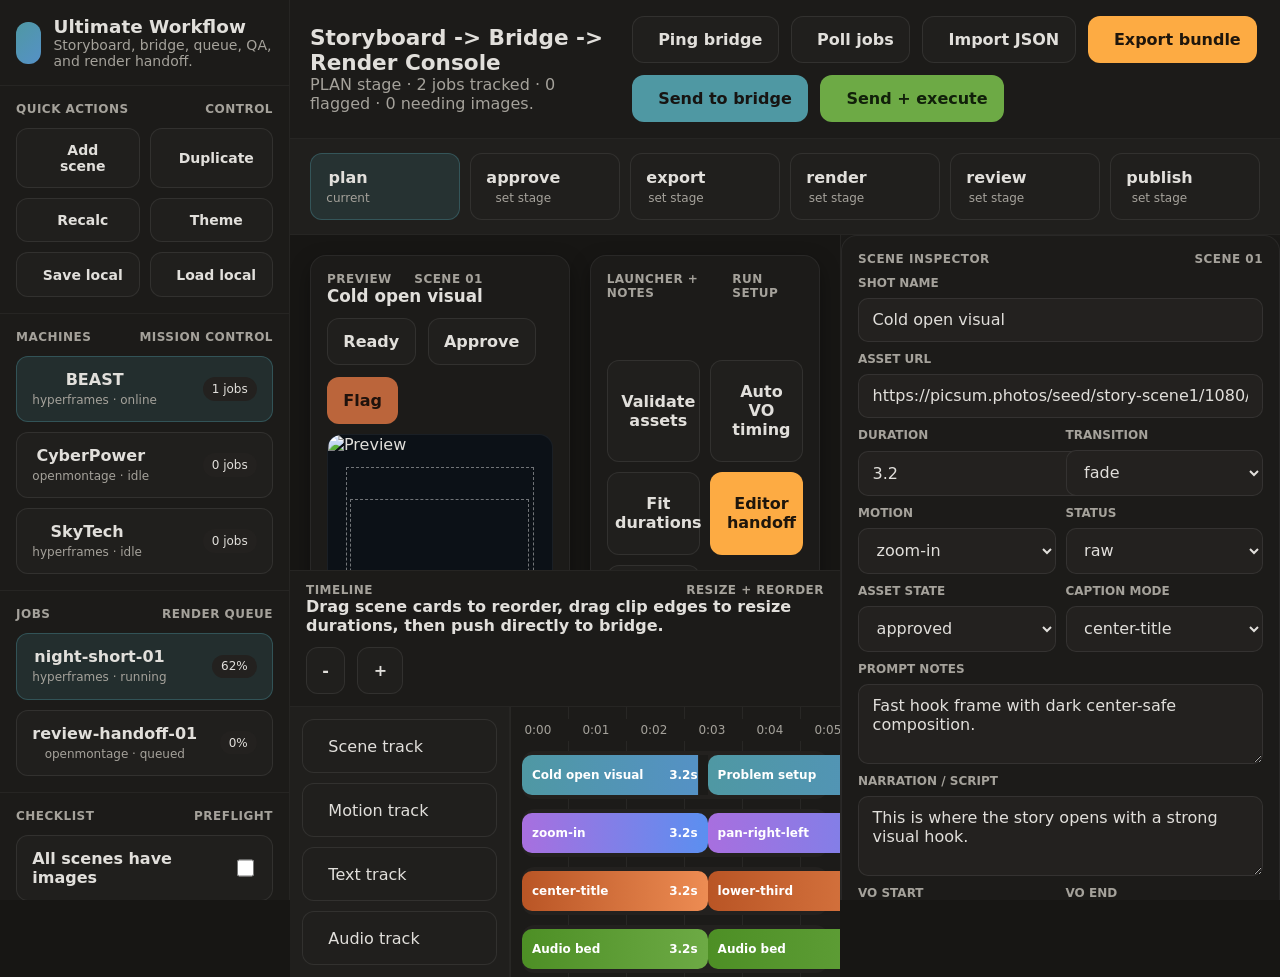
==== storyboard/index.html @ 90342007 "Make storyboard studio the canonical video control room The project had several competing HTML expor" ====
<!doctype html>
<html lang="en" data-theme="dark">
<head>
  <meta charset="utf-8">
  <meta name="viewport" content="width=device-width, initial-scale=1">
  <title>Storyboard Ultimate Workflow</title>
  <link rel="icon" href="data:,">
  <script src="https://unpkg.com/lucide@latest"></script>
  <style>
    :root,[data-theme="light"]{--bg:#f7f6f2;--surface:#f9f8f5;--surface2:#fbfbf9;--offset:#f3f0ec;--divider:#dcd9d5;--text:#28251d;--muted:#6d6b66;--faint:#aaa59d;--inverse:#f9f8f4;--primary:#01696f;--blue:#006494;--success:#437a22;--warning:#964219;--error:#a12c7b;--orange:#da7101;--purple:#7a39bb;--radius:14px;--shadow:0 8px 20px rgba(0,0,0,.08);--font:Inter,system-ui,sans-serif;--px:58px}
    [data-theme="dark"]{--bg:#171614;--surface:#1c1b19;--surface2:#201f1d;--offset:#23211f;--divider:#262523;--text:#e1dfdb;--muted:#a5a29b;--faint:#6f6a64;--inverse:#171412;--primary:#4f98a3;--blue:#5591c7;--success:#6daa45;--warning:#bb653b;--error:#d163a7;--orange:#fdab43;--purple:#a86fdf;--shadow:0 8px 20px rgba(0,0,0,.34)}
    *{box-sizing:border-box} html,body{height:100%;margin:0} body{font-family:var(--font);background:var(--bg);color:var(--text);overflow:hidden} button,input,select,textarea{font:inherit;color:inherit} button{cursor:pointer;border:none;background:none} input,select,textarea{background:var(--offset);border:1px solid rgba(255,255,255,.08);border-radius:10px;padding:.72rem .85rem} textarea{resize:vertical;min-height:80px}.app{display:grid;grid-template-columns:290px 1fr 440px;grid-template-rows:auto auto 1fr 330px;height:100dvh}.sidebar{grid-row:1/-1;border-right:1px solid var(--divider);background:var(--surface);overflow:auto}.topbar{grid-column:2/4;display:flex;justify-content:space-between;align-items:center;gap:16px;padding:16px 20px;border-bottom:1px solid var(--divider);background:var(--surface)}.workflow{grid-column:2/4;display:grid;grid-template-columns:repeat(6,minmax(0,1fr));gap:10px;padding:14px 20px;border-bottom:1px solid var(--divider);background:var(--surface2)}.main{grid-column:2;grid-row:3;overflow:auto;padding:20px}.right{grid-column:3;grid-row:3/-1;border-left:1px solid var(--divider);background:var(--surface);overflow:auto}.timeline{grid-column:2;grid-row:4;border-top:1px solid var(--divider);background:var(--surface)}.brand,.section,.card{padding:16px}.brand{display:flex;align-items:center;gap:12px;border-bottom:1px solid var(--divider)}.logo{width:42px;height:42px;border-radius:12px;display:grid;place-items:center;color:#fff;background:linear-gradient(135deg,var(--primary),var(--blue))}.section{display:grid;gap:12px;border-bottom:1px solid var(--divider)}.section-title{display:flex;justify-content:space-between;font-size:12px;font-weight:800;color:var(--muted);text-transform:uppercase;letter-spacing:.04em}.stack,.scene-stack,.machine-stack,.job-stack,.asset-stack,.checklist-stack,.event-stack{display:grid;gap:10px}.tool-grid,.field-grid,.mini-grid{display:grid;gap:10px}.tool-grid,.mini-grid{grid-template-columns:repeat(2,minmax(0,1fr))}.field-grid{grid-template-columns:repeat(2,minmax(0,1fr))}.card{background:var(--surface);border:1px solid rgba(255,255,255,.06);border-radius:16px;box-shadow:var(--shadow)}.btn,.tool-btn,.scene-card,.machine-card,.job-card,.asset-row,.check-item,.event-item,.workflow-step,.track-label{display:flex;align-items:center;gap:10px;padding:.82rem .96rem;border:1px solid rgba(255,255,255,.08);background:var(--surface2);border-radius:12px}.btn{justify-content:center;font-weight:700}.btn.primary{background:var(--primary);color:var(--inverse);border-color:transparent}.btn.success{background:var(--success);color:#11200a;border-color:transparent}.btn.orange{background:var(--orange);color:#1f160c;border-color:transparent}.btn.warn{background:var(--warning);color:#1f120c;border-color:transparent}.tool-btn{justify-content:center;font-size:14px;font-weight:700}.scene-card,.asset-row,.machine-card,.job-card,.check-item,.event-item,.workflow-step{justify-content:space-between}.scene-card.active,.machine-card.active,.job-card.active,.asset-row.active,.workflow-step.active{background:rgba(79,152,163,.16);border-color:rgba(79,152,163,.35)}.workflow-step.done{border-color:rgba(109,170,69,.35)}.workspace{display:grid;grid-template-columns:1.06fr .94fr;gap:20px}.row,.actions,.status-row{display:flex;align-items:center;gap:12px;flex-wrap:wrap}.field{display:grid;gap:8px}.field label{font-size:12px;font-weight:800;color:var(--muted);text-transform:uppercase}.muted{color:var(--muted)}.pill{display:inline-flex;align-items:center;padding:.3rem .56rem;border-radius:999px;font-size:12px;background:var(--offset)}.preview{position:relative;aspect-ratio:9/16;border-radius:14px;overflow:hidden;background:#0c1117;border:1px solid rgba(255,255,255,.06)}.preview img{width:100%;height:100%;object-fit:cover}.guides:before,.guides:after{content:"";position:absolute;border:1px dashed rgba(255,255,255,.42);inset:8%}.guides:after{inset:16% 10%}.thumb{width:82px;aspect-ratio:9/16;border-radius:10px;overflow:hidden;background:var(--offset);flex:0 0 auto}.thumb img{width:100%;height:100%;object-fit:cover}.jsonbox,.responsebox{width:100%;min-height:150px;font-family:ui-monospace,SFMono-Regular,Menlo,monospace;font-size:12px}.responsebox{min-height:210px}.timeline-head{padding:12px 16px;border-bottom:1px solid var(--divider)}.timeline-body{display:grid;grid-template-columns:220px 1fr;height:270px}.labels{padding:12px;display:grid;gap:10px;border-right:1px solid var(--divider);background:var(--surface2)}.track-main{overflow:auto;padding:12px;background:linear-gradient(90deg,rgba(255,255,255,.05) 1px,transparent 1px) 0 0 / var(--px) 100%,var(--surface)}.ruler{display:grid;grid-auto-flow:column;grid-auto-columns:var(--px);position:sticky;top:0;background:var(--surface)}.ruler div{padding:.25rem .15rem;font-size:12px;color:var(--muted)}.clip-row{position:relative;height:48px;border-radius:12px;background:var(--offset);margin-top:10px}.clip{position:absolute;top:4px;bottom:4px;border-radius:10px;color:#fff;display:flex;justify-content:space-between;align-items:center;gap:8px;padding:0 10px;min-width:58px;font-size:12px;font-weight:800;user-select:none}.clip.scene{background:linear-gradient(90deg,var(--primary),var(--blue))}.clip.motion{background:linear-gradient(90deg,var(--purple),#5b8ff0)}.clip.text{background:linear-gradient(90deg,#b95525,#ed8c53)}.clip.audio{background:linear-gradient(90deg,#4d8f25,#6daa45)}.clip .handle{position:absolute;top:0;bottom:0;width:10px;cursor:ew-resize}.clip .handle.left{left:0}.clip .handle.right{right:0}.dropzone{outline:2px dashed rgba(79,152,163,.5)}.checkbox{width:18px;height:18px}@media(max-width:1260px){.app{grid-template-columns:270px 1fr;grid-template-rows:auto auto 1fr 330px auto}.right{grid-column:1/-1;grid-row:5;border-left:none;border-top:1px solid var(--divider)}.topbar,.workflow{grid-column:2}.workflow{grid-template-columns:repeat(3,minmax(0,1fr))}.workspace{grid-template-columns:1fr}}@media(max-width:820px){body{overflow:auto}.app{display:block;height:auto}.tool-grid,.mini-grid,.field-grid{grid-template-columns:1fr}.timeline-body{grid-template-columns:1fr}.labels{display:none}}
  </style>
</head>
<body>
  <div class="app">
    <aside class="sidebar"><div class="brand"><div class="logo"><i data-lucide="film"></i></div><div><div style="font-size:1.15rem;font-weight:900">Ultimate Workflow</div><div class="muted" style="font-size:14px">Storyboard, bridge, queue, QA, and render handoff.</div></div></div><div class="section"><div class="section-title"><span>Quick actions</span><span>control</span></div><div class="tool-grid"><button class="tool-btn" id="addSceneBtn"><i data-lucide="image-plus"></i><span>Add scene</span></button><button class="tool-btn" id="duplicateSceneBtn"><i data-lucide="copy-plus"></i><span>Duplicate</span></button><button class="tool-btn" id="recalcBtn"><i data-lucide="timer-reset"></i><span>Recalc</span></button><button class="tool-btn" id="themeBtn"><i data-lucide="moon-star"></i><span>Theme</span></button><button class="tool-btn" id="saveLocalBtn"><i data-lucide="hard-drive-download"></i><span>Save local</span></button><button class="tool-btn" id="loadLocalBtn"><i data-lucide="hard-drive-upload"></i><span>Load local</span></button></div></div><div class="section"><div class="section-title"><span>Machines</span><span>mission control</span></div><div class="machine-stack" id="machineStack"></div></div><div class="section"><div class="section-title"><span>Jobs</span><span>render queue</span></div><div class="job-stack" id="jobStack"></div></div><div class="section"><div class="section-title"><span>Checklist</span><span>preflight</span></div><div class="checklist-stack" id="checklistStack"></div></div></aside>
    <header class="topbar"><div><div style="font-size:1.35rem;font-weight:900">Storyboard -> Bridge -> Render Console</div><div class="muted" id="bridgeStatus">One place to approve, export, launch, and review runs.</div></div><div class="actions"><button class="btn" id="pingBridgeBtn"><i data-lucide="activity"></i><span>Ping bridge</span></button><button class="btn" id="pollJobsBtn"><i data-lucide="refresh-cw"></i><span>Poll jobs</span></button><button class="btn" id="importJsonBtn"><i data-lucide="folder-open"></i><span>Import JSON</span></button><button class="btn orange" id="exportBundleBtn"><i data-lucide="package"></i><span>Export bundle</span></button><button class="btn primary" id="sendBridgeBtn"><i data-lucide="send"></i><span>Send to bridge</span></button><button class="btn success" id="sendExecuteBtn"><i data-lucide="rocket"></i><span>Send + execute</span></button><input type="file" id="jsonFileInput" accept="application/json,.json" hidden></div></header>
    <section class="workflow" id="workflowBar"></section>
    <main class="main"><div class="workspace"><section class="card stack"><div class="row" style="justify-content:space-between"><div><div class="section-title" style="padding:0;border:none"><span>Preview</span><span id="previewSceneCode">Scene 01</span></div><div style="font-size:1.05rem;font-weight:800" id="previewTitle">Cold open visual</div></div><div class="actions"><button class="btn" id="readyBtn">Ready</button><button class="btn" id="approveBtn">Approve</button><button class="btn warn" id="flagBtn">Flag</button></div></div><div class="preview"><img id="previewImage" src="https://picsum.photos/seed/story-scene1/1080/1920" alt="Preview" width="1080" height="1920"><div class="guides"></div></div><div class="status-row"><span class="pill" id="durationBadge">3.2s</span><span class="pill" id="motionBadge">zoom-in</span><span class="pill" id="sceneStatusBadge">raw</span><span class="pill" id="assetStateBadge">approved</span></div><div class="scene-stack" id="sceneStack"></div></section><section class="card stack"><div class="section-title" style="padding:0;border:none"><span>Launcher + notes</span><span>run setup</span></div><div class="mini-grid"><button class="btn" id="validateBtn"><i data-lucide="shield-check"></i><span>Validate assets</span></button><button class="btn" id="autoVoBtn"><i data-lucide="mic-2"></i><span>Auto VO timing</span></button><button class="btn" id="fitDurationsBtn"><i data-lucide="stretch-horizontal"></i><span>Fit durations</span></button><button class="btn orange" id="editorHandoffBtn"><i data-lucide="folder-output"></i><span>Editor handoff</span></button><button class="btn" id="paceSuggestBtn"><i data-lucide="timer"></i><span>Pacing suggest</span></button></div><div class="field-grid"><div class="field"><label>Bridge URL</label><input id="bridgeUrlInput" value="http://127.0.0.1:8788"></div><div class="field"><label>Machine</label><select id="machineSelect"></select></div></div><div class="field-grid"><div class="field"><label>Engine</label><select id="engineSelect"><option value="hyperframes">HyperFrames</option><option value="openmontage">OpenMontage</option></select></div><div class="field"><label>Run label</label><input id="runLabelInput" value="storyboard-ultimate-001"></div></div><div class="field-grid"><div class="field"><label>Pipeline target</label><select id="pipelineTargetInput"><option value="short-shorts">Short shorts</option><option value="longer-shorts">Longer shorts</option><option value="montage">Montage</option></select></div><div class="field"><label>Aspect</label><select id="aspectInput"><option>9:16</option><option>16:9</option><option>1:1</option></select></div></div><div class="field-grid"><div class="field"><label>Mission task ID</label><input id="taskIdInput" value="task-storyboard-001"></div><div class="field"><label>Execute command after write</label><select id="executeModeInput"><option value="false">No, write preview only</option><option value="true">Yes, execute if bridge supports it</option></select></div></div><div class="field"><label>Project notes</label><textarea id="projectNotesInput"></textarea></div><div class="field"><label>Voiceover notes</label><textarea id="voiceoverNotesInput"></textarea></div><div class="field-grid"><div class="field"><label>Words per minute</label><input id="wpmInput" type="number" min="80" step="5" value="132"></div><div class="field"><label>Scene buffer sec</label><input id="voBufferInput" type="number" min="0" step="0.1" value="0.3"></div></div><div class="field"><div class="section-title" style="padding:0;border:none"><span>Payload preview</span><span>editable</span></div><div class="actions"><button class="btn" id="refreshPayloadBtn"><i data-lucide="refresh-cw"></i><span>Refresh</span></button><button class="btn" id="applyPayloadBtn"><i data-lucide="download"></i><span>Apply payload</span></button></div><textarea id="payloadBox" class="jsonbox"></textarea></div></section></div></main>
    <aside class="right"><div class="card stack"><div class="section-title" style="padding:0;border:none"><span>Scene inspector</span><span id="inspectorSceneCode">Scene 01</span></div><div class="field"><label>Shot name</label><input id="shotNameInput"></div><div class="field"><label>Asset URL</label><input id="assetUrlInput"></div><div class="field-grid"><div class="field"><label>Duration</label><input id="durationInput" type="number" min="0.5" step="0.1"></div><div class="field"><label>Transition</label><select id="transitionInput"><option>fade</option><option>slide</option><option>cut</option></select></div></div><div class="field-grid"><div class="field"><label>Motion</label><select id="motionInput"><option>zoom-in</option><option>pan-left-right</option><option>pan-right-left</option><option>push-in</option><option>static</option></select></div><div class="field"><label>Status</label><select id="statusInput"><option>raw</option><option>ready</option><option>approved</option><option>flagged</option><option>exported</option></select></div></div><div class="field-grid"><div class="field"><label>Asset state</label><select id="assetStateInput"><option>approved</option><option>needs-image</option><option>replace-later</option><option>materialized</option></select></div><div class="field"><label>Caption mode</label><select id="captionInput"><option>none</option><option>lower-third</option><option>center-title</option><option>full-caption</option></select></div></div><div class="field"><label>Prompt notes</label><textarea id="notesInput"></textarea></div><div class="field"><label>Narration / script</label><textarea id="narrationInput"></textarea></div><div class="field-grid"><div class="field"><label>VO start</label><input id="voStartInput" type="number" min="0" step="0.1"></div><div class="field"><label>VO end</label><input id="voEndInput" type="number" min="0" step="0.1"></div></div></div><div class="card stack"><div class="section-title" style="padding:0;border:none"><span>Asset library</span><span>assign</span></div><div class="field"><label>Asset URL or path</label><input id="newAssetUrl" placeholder="assets/images/scene-01.png"></div><div class="field-grid"><div class="field"><label>Asset title</label><input id="newAssetTitle" placeholder="Archive door"></div><div class="field"><label>Kind</label><select id="newAssetKind"><option>image</option><option>generated</option><option>sourced</option><option>reference</option><option>end-card</option></select></div></div><div class="actions"><button class="btn" id="addAssetBtn"><i data-lucide="plus"></i><span>Add asset</span></button><button class="btn primary" id="assignAssetBtn"><i data-lucide="link"></i><span>Assign to scene</span></button></div><div class="asset-stack" id="assetLibraryStack"></div></div><div class="card stack"><div class="section-title" style="padding:0;border:none"><span>Assets + events</span><span>review</span></div><div class="asset-stack" id="assetStack"></div><div class="event-stack" id="eventStack"></div></div><div class="card stack"><div class="section-title" style="padding:0;border:none"><span>Bridge response</span><span>live</span></div><textarea id="responseBox" class="responsebox" readonly>Nothing sent yet.</textarea></div></aside>
    <section class="timeline"><div class="timeline-head"><div class="row" style="justify-content:space-between"><div><div class="section-title" style="padding:0;border:none"><span>Timeline</span><span>resize + reorder</span></div><div style="font-weight:800">Drag scene cards to reorder, drag clip edges to resize durations, then push directly to bridge.</div></div><div class="actions"><button class="btn" id="zoomOutBtn">-</button><button class="btn" id="zoomInBtn">+</button></div></div></div><div class="timeline-body"><div class="labels"><div class="track-label"><i data-lucide="image"></i><span>Scene track</span></div><div class="track-label"><i data-lucide="sparkles"></i><span>Motion track</span></div><div class="track-label"><i data-lucide="captions"></i><span>Text track</span></div><div class="track-label"><i data-lucide="audio-lines"></i><span>Audio track</span></div></div><div class="track-main"><div class="ruler" id="ruler"></div><div class="clip-row" id="sceneTrack"></div><div class="clip-row" id="motionTrack"></div><div class="clip-row" id="textTrack"></div><div class="clip-row" id="audioTrack"></div></div></div></section>
  </div>
  <script src="ultimate-workflow.js?v=20260628-0636"></script>
</body>
</html>
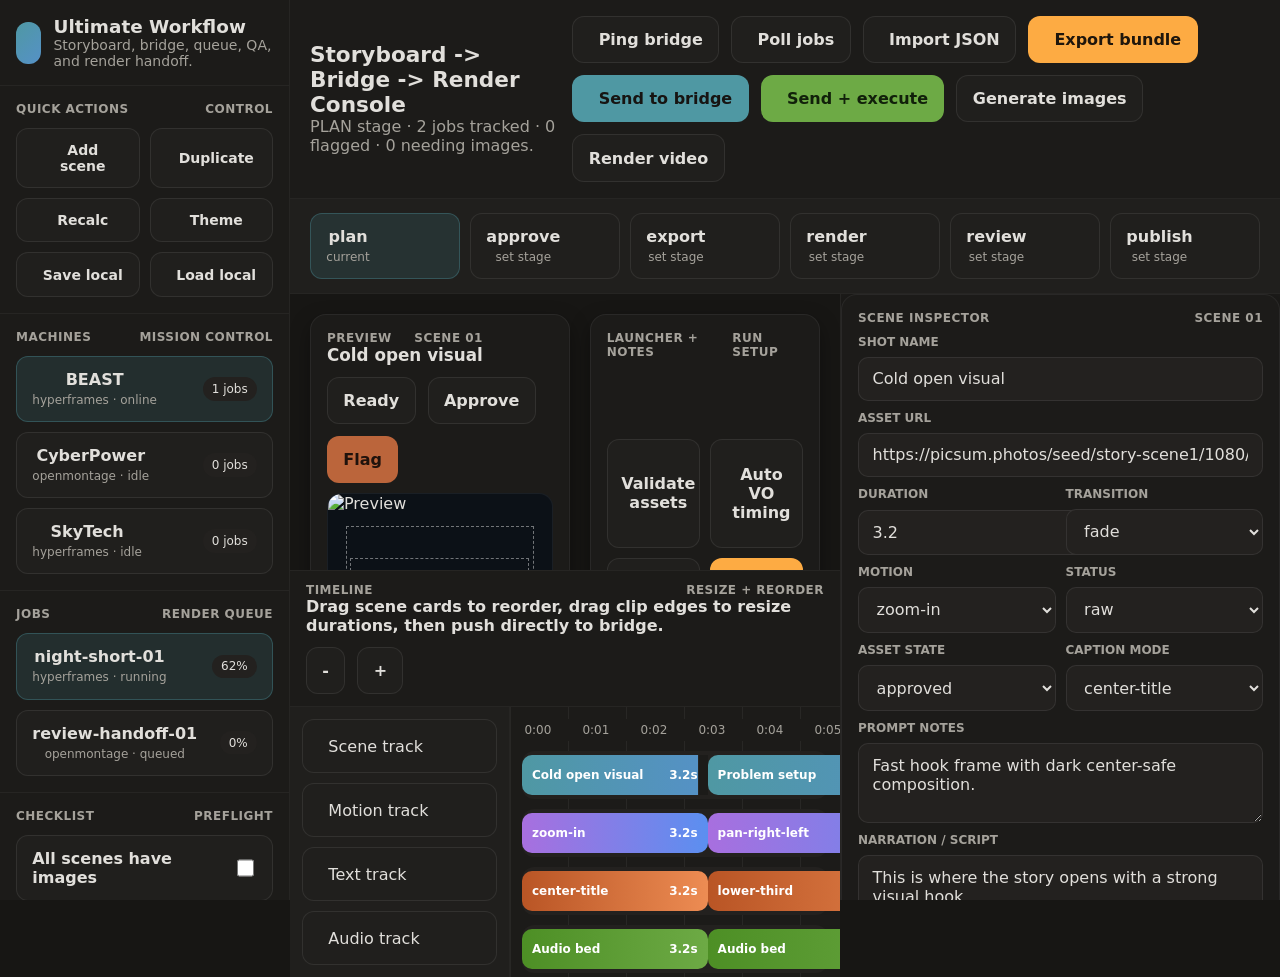
==== commit e27f4b3a: "feat: add generate/review/render gate to storyboard UI" ====
--- a/storyboard/index.html
+++ b/storyboard/index.html
@@ -15,12 +15,13 @@
 <body>
   <div class="app">
     <aside class="sidebar"><div class="brand"><div class="logo"><i data-lucide="film"></i></div><div><div style="font-size:1.15rem;font-weight:900">Ultimate Workflow</div><div class="muted" style="font-size:14px">Storyboard, bridge, queue, QA, and render handoff.</div></div></div><div class="section"><div class="section-title"><span>Quick actions</span><span>control</span></div><div class="tool-grid"><button class="tool-btn" id="addSceneBtn"><i data-lucide="image-plus"></i><span>Add scene</span></button><button class="tool-btn" id="duplicateSceneBtn"><i data-lucide="copy-plus"></i><span>Duplicate</span></button><button class="tool-btn" id="recalcBtn"><i data-lucide="timer-reset"></i><span>Recalc</span></button><button class="tool-btn" id="themeBtn"><i data-lucide="moon-star"></i><span>Theme</span></button><button class="tool-btn" id="saveLocalBtn"><i data-lucide="hard-drive-download"></i><span>Save local</span></button><button class="tool-btn" id="loadLocalBtn"><i data-lucide="hard-drive-upload"></i><span>Load local</span></button></div></div><div class="section"><div class="section-title"><span>Machines</span><span>mission control</span></div><div class="machine-stack" id="machineStack"></div></div><div class="section"><div class="section-title"><span>Jobs</span><span>render queue</span></div><div class="job-stack" id="jobStack"></div></div><div class="section"><div class="section-title"><span>Checklist</span><span>preflight</span></div><div class="checklist-stack" id="checklistStack"></div></div></aside>
-    <header class="topbar"><div><div style="font-size:1.35rem;font-weight:900">Storyboard -> Bridge -> Render Console</div><div class="muted" id="bridgeStatus">One place to approve, export, launch, and review runs.</div></div><div class="actions"><button class="btn" id="pingBridgeBtn"><i data-lucide="activity"></i><span>Ping bridge</span></button><button class="btn" id="pollJobsBtn"><i data-lucide="refresh-cw"></i><span>Poll jobs</span></button><button class="btn" id="importJsonBtn"><i data-lucide="folder-open"></i><span>Import JSON</span></button><button class="btn orange" id="exportBundleBtn"><i data-lucide="package"></i><span>Export bundle</span></button><button class="btn primary" id="sendBridgeBtn"><i data-lucide="send"></i><span>Send to bridge</span></button><button class="btn success" id="sendExecuteBtn"><i data-lucide="rocket"></i><span>Send + execute</span></button><input type="file" id="jsonFileInput" accept="application/json,.json" hidden></div></header>
+    <header class="topbar"><div><div style="font-size:1.35rem;font-weight:900">Storyboard -> Bridge -> Render Console</div><div class="muted" id="bridgeStatus">One place to approve, export, launch, and review runs.</div></div><div class="actions"><button class="btn" id="pingBridgeBtn"><i data-lucide="activity"></i><span>Ping bridge</span></button><button class="btn" id="pollJobsBtn"><i data-lucide="refresh-cw"></i><span>Poll jobs</span></button><button class="btn" id="importJsonBtn"><i data-lucide="folder-open"></i><span>Import JSON</span></button><button class="btn orange" id="exportBundleBtn"><i data-lucide="package"></i><span>Export bundle</span></button><button class="btn primary" id="sendBridgeBtn"><i data-lucide="send"></i><span>Send to bridge</span></button><button class="btn success" id="sendExecuteBtn"><i data-lucide="rocket"></i><span>Send + execute</span></button><button id="generateImagesBtn" class="btn">Generate images</button><button id="renderVideoBtn" class="btn" disabled>Render video</button><input type="file" id="jsonFileInput" accept="application/json,.json" hidden></div></header>
     <section class="workflow" id="workflowBar"></section>
-    <main class="main"><div class="workspace"><section class="card stack"><div class="row" style="justify-content:space-between"><div><div class="section-title" style="padding:0;border:none"><span>Preview</span><span id="previewSceneCode">Scene 01</span></div><div style="font-size:1.05rem;font-weight:800" id="previewTitle">Cold open visual</div></div><div class="actions"><button class="btn" id="readyBtn">Ready</button><button class="btn" id="approveBtn">Approve</button><button class="btn warn" id="flagBtn">Flag</button></div></div><div class="preview"><img id="previewImage" src="https://picsum.photos/seed/story-scene1/1080/1920" alt="Preview" width="1080" height="1920"><div class="guides"></div></div><div class="status-row"><span class="pill" id="durationBadge">3.2s</span><span class="pill" id="motionBadge">zoom-in</span><span class="pill" id="sceneStatusBadge">raw</span><span class="pill" id="assetStateBadge">approved</span></div><div class="scene-stack" id="sceneStack"></div></section><section class="card stack"><div class="section-title" style="padding:0;border:none"><span>Launcher + notes</span><span>run setup</span></div><div class="mini-grid"><button class="btn" id="validateBtn"><i data-lucide="shield-check"></i><span>Validate assets</span></button><button class="btn" id="autoVoBtn"><i data-lucide="mic-2"></i><span>Auto VO timing</span></button><button class="btn" id="fitDurationsBtn"><i data-lucide="stretch-horizontal"></i><span>Fit durations</span></button><button class="btn orange" id="editorHandoffBtn"><i data-lucide="folder-output"></i><span>Editor handoff</span></button><button class="btn" id="paceSuggestBtn"><i data-lucide="timer"></i><span>Pacing suggest</span></button></div><div class="field-grid"><div class="field"><label>Bridge URL</label><input id="bridgeUrlInput" value="http://127.0.0.1:8788"></div><div class="field"><label>Machine</label><select id="machineSelect"></select></div></div><div class="field-grid"><div class="field"><label>Engine</label><select id="engineSelect"><option value="hyperframes">HyperFrames</option><option value="openmontage">OpenMontage</option></select></div><div class="field"><label>Run label</label><input id="runLabelInput" value="storyboard-ultimate-001"></div></div><div class="field-grid"><div class="field"><label>Pipeline target</label><select id="pipelineTargetInput"><option value="short-shorts">Short shorts</option><option value="longer-shorts">Longer shorts</option><option value="montage">Montage</option></select></div><div class="field"><label>Aspect</label><select id="aspectInput"><option>9:16</option><option>16:9</option><option>1:1</option></select></div></div><div class="field-grid"><div class="field"><label>Mission task ID</label><input id="taskIdInput" value="task-storyboard-001"></div><div class="field"><label>Execute command after write</label><select id="executeModeInput"><option value="false">No, write preview only</option><option value="true">Yes, execute if bridge supports it</option></select></div></div><div class="field"><label>Project notes</label><textarea id="projectNotesInput"></textarea></div><div class="field"><label>Voiceover notes</label><textarea id="voiceoverNotesInput"></textarea></div><div class="field-grid"><div class="field"><label>Words per minute</label><input id="wpmInput" type="number" min="80" step="5" value="132"></div><div class="field"><label>Scene buffer sec</label><input id="voBufferInput" type="number" min="0" step="0.1" value="0.3"></div></div><div class="field"><div class="section-title" style="padding:0;border:none"><span>Payload preview</span><span>editable</span></div><div class="actions"><button class="btn" id="refreshPayloadBtn"><i data-lucide="refresh-cw"></i><span>Refresh</span></button><button class="btn" id="applyPayloadBtn"><i data-lucide="download"></i><span>Apply payload</span></button></div><textarea id="payloadBox" class="jsonbox"></textarea></div></section></div></main>
+    <main class="main"><div class="workspace"><section class="card stack"><div class="row" style="justify-content:space-between"><div><div class="section-title" style="padding:0;border:none"><span>Preview</span><span id="previewSceneCode">Scene 01</span></div><div style="font-size:1.05rem;font-weight:800" id="previewTitle">Cold open visual</div></div><div class="actions"><button class="btn" id="readyBtn">Ready</button><button class="btn" id="approveBtn">Approve</button><button class="btn warn" id="flagBtn">Flag</button></div></div><div class="preview"><img id="previewImage" src="https://picsum.photos/seed/story-scene1/1080/1920" alt="Preview" width="1080" height="1920"><div class="guides"></div></div><div class="status-row"><span class="pill" id="durationBadge">3.2s</span><span class="pill" id="motionBadge">zoom-in</span><span class="pill" id="sceneStatusBadge">raw</span><span class="pill" id="assetStateBadge">approved</span></div><div class="scene-stack" id="sceneStack"></div></section><section class="card stack"><div class="section-title" style="padding:0;border:none"><span>Launcher + notes</span><span>run setup</span></div><div class="mini-grid"><button class="btn" id="validateBtn"><i data-lucide="shield-check"></i><span>Validate assets</span></button><button class="btn" id="autoVoBtn"><i data-lucide="mic-2"></i><span>Auto VO timing</span></button><button class="btn" id="fitDurationsBtn"><i data-lucide="stretch-horizontal"></i><span>Fit durations</span></button><button class="btn orange" id="editorHandoffBtn"><i data-lucide="folder-output"></i><span>Editor handoff</span></button><button class="btn" id="paceSuggestBtn"><i data-lucide="timer"></i><span>Pacing suggest</span></button></div><div class="field-grid"><div class="field"><label>Bridge URL</label><input id="bridgeUrlInput" value="http://127.0.0.1:8788"></div><div class="field"><label>Machine</label><select id="machineSelect"></select></div></div><div class="field-grid"><div class="field"><label>Engine</label><select id="engineSelect"><option value="remotion">Remotion</option><option value="hyperframes">HyperFrames</option><option value="openmontage">OpenMontage</option></select></div><div class="field"><label>Run label</label><input id="runLabelInput" value="storyboard-ultimate-001"></div></div><div class="field-grid"><div class="field"><label>Pipeline target</label><select id="pipelineTargetInput"><option value="short-shorts">Short shorts</option><option value="longer-shorts">Longer shorts</option><option value="long-shorts">Long shorts (~3 min)</option><option value="montage">Montage</option></select></div><div class="field"><label>Aspect</label><select id="aspectInput"><option>9:16</option><option>16:9</option><option>1:1</option></select></div></div><div class="field-grid"><div class="field"><label>Mission task ID</label><input id="taskIdInput" value="task-storyboard-001"></div><div class="field"><label>Execute command after write</label><select id="executeModeInput"><option value="false">No, write preview only</option><option value="true">Yes, execute if bridge supports it</option></select></div></div><div class="field"><label>Project notes</label><textarea id="projectNotesInput"></textarea></div><div class="field"><label>Voiceover notes</label><textarea id="voiceoverNotesInput"></textarea></div><div class="field-grid"><div class="field"><label>Words per minute</label><input id="wpmInput" type="number" min="80" step="5" value="132"></div><div class="field"><label>Scene buffer sec</label><input id="voBufferInput" type="number" min="0" step="0.1" value="0.3"></div></div><div class="field"><div class="section-title" style="padding:0;border:none"><span>Payload preview</span><span>editable</span></div><div class="actions"><button class="btn" id="refreshPayloadBtn"><i data-lucide="refresh-cw"></i><span>Refresh</span></button><button class="btn" id="applyPayloadBtn"><i data-lucide="download"></i><span>Apply payload</span></button></div><textarea id="payloadBox" class="jsonbox"></textarea></div></section></div></main>
     <aside class="right"><div class="card stack"><div class="section-title" style="padding:0;border:none"><span>Scene inspector</span><span id="inspectorSceneCode">Scene 01</span></div><div class="field"><label>Shot name</label><input id="shotNameInput"></div><div class="field"><label>Asset URL</label><input id="assetUrlInput"></div><div class="field-grid"><div class="field"><label>Duration</label><input id="durationInput" type="number" min="0.5" step="0.1"></div><div class="field"><label>Transition</label><select id="transitionInput"><option>fade</option><option>slide</option><option>cut</option></select></div></div><div class="field-grid"><div class="field"><label>Motion</label><select id="motionInput"><option>zoom-in</option><option>pan-left-right</option><option>pan-right-left</option><option>push-in</option><option>static</option></select></div><div class="field"><label>Status</label><select id="statusInput"><option>raw</option><option>ready</option><option>approved</option><option>flagged</option><option>exported</option></select></div></div><div class="field-grid"><div class="field"><label>Asset state</label><select id="assetStateInput"><option>approved</option><option>needs-image</option><option>replace-later</option><option>materialized</option></select></div><div class="field"><label>Caption mode</label><select id="captionInput"><option>none</option><option>lower-third</option><option>center-title</option><option>full-caption</option></select></div></div><div class="field"><label>Prompt notes</label><textarea id="notesInput"></textarea></div><div class="field"><label>Narration / script</label><textarea id="narrationInput"></textarea></div><div class="field-grid"><div class="field"><label>VO start</label><input id="voStartInput" type="number" min="0" step="0.1"></div><div class="field"><label>VO end</label><input id="voEndInput" type="number" min="0" step="0.1"></div></div></div><div class="card stack"><div class="section-title" style="padding:0;border:none"><span>Asset library</span><span>assign</span></div><div class="field"><label>Asset URL or path</label><input id="newAssetUrl" placeholder="assets/images/scene-01.png"></div><div class="field-grid"><div class="field"><label>Asset title</label><input id="newAssetTitle" placeholder="Archive door"></div><div class="field"><label>Kind</label><select id="newAssetKind"><option>image</option><option>generated</option><option>sourced</option><option>reference</option><option>end-card</option></select></div></div><div class="actions"><button class="btn" id="addAssetBtn"><i data-lucide="plus"></i><span>Add asset</span></button><button class="btn primary" id="assignAssetBtn"><i data-lucide="link"></i><span>Assign to scene</span></button></div><div class="asset-stack" id="assetLibraryStack"></div></div><div class="card stack"><div class="section-title" style="padding:0;border:none"><span>Assets + events</span><span>review</span></div><div class="asset-stack" id="assetStack"></div><div class="event-stack" id="eventStack"></div></div><div class="card stack"><div class="section-title" style="padding:0;border:none"><span>Bridge response</span><span>live</span></div><textarea id="responseBox" class="responsebox" readonly>Nothing sent yet.</textarea></div></aside>
     <section class="timeline"><div class="timeline-head"><div class="row" style="justify-content:space-between"><div><div class="section-title" style="padding:0;border:none"><span>Timeline</span><span>resize + reorder</span></div><div style="font-weight:800">Drag scene cards to reorder, drag clip edges to resize durations, then push directly to bridge.</div></div><div class="actions"><button class="btn" id="zoomOutBtn">-</button><button class="btn" id="zoomInBtn">+</button></div></div></div><div class="timeline-body"><div class="labels"><div class="track-label"><i data-lucide="image"></i><span>Scene track</span></div><div class="track-label"><i data-lucide="sparkles"></i><span>Motion track</span></div><div class="track-label"><i data-lucide="captions"></i><span>Text track</span></div><div class="track-label"><i data-lucide="audio-lines"></i><span>Audio track</span></div></div><div class="track-main"><div class="ruler" id="ruler"></div><div class="clip-row" id="sceneTrack"></div><div class="clip-row" id="motionTrack"></div><div class="clip-row" id="textTrack"></div><div class="clip-row" id="audioTrack"></div></div></div></section>
   </div>
-  <script src="ultimate-workflow.js?v=20260628-0636"></script>
+  <script src="review-gate.js?v=20260701-1"></script>
+  <script src="ultimate-workflow.js?v=20260628-1520"></script>
 </body>
 </html>
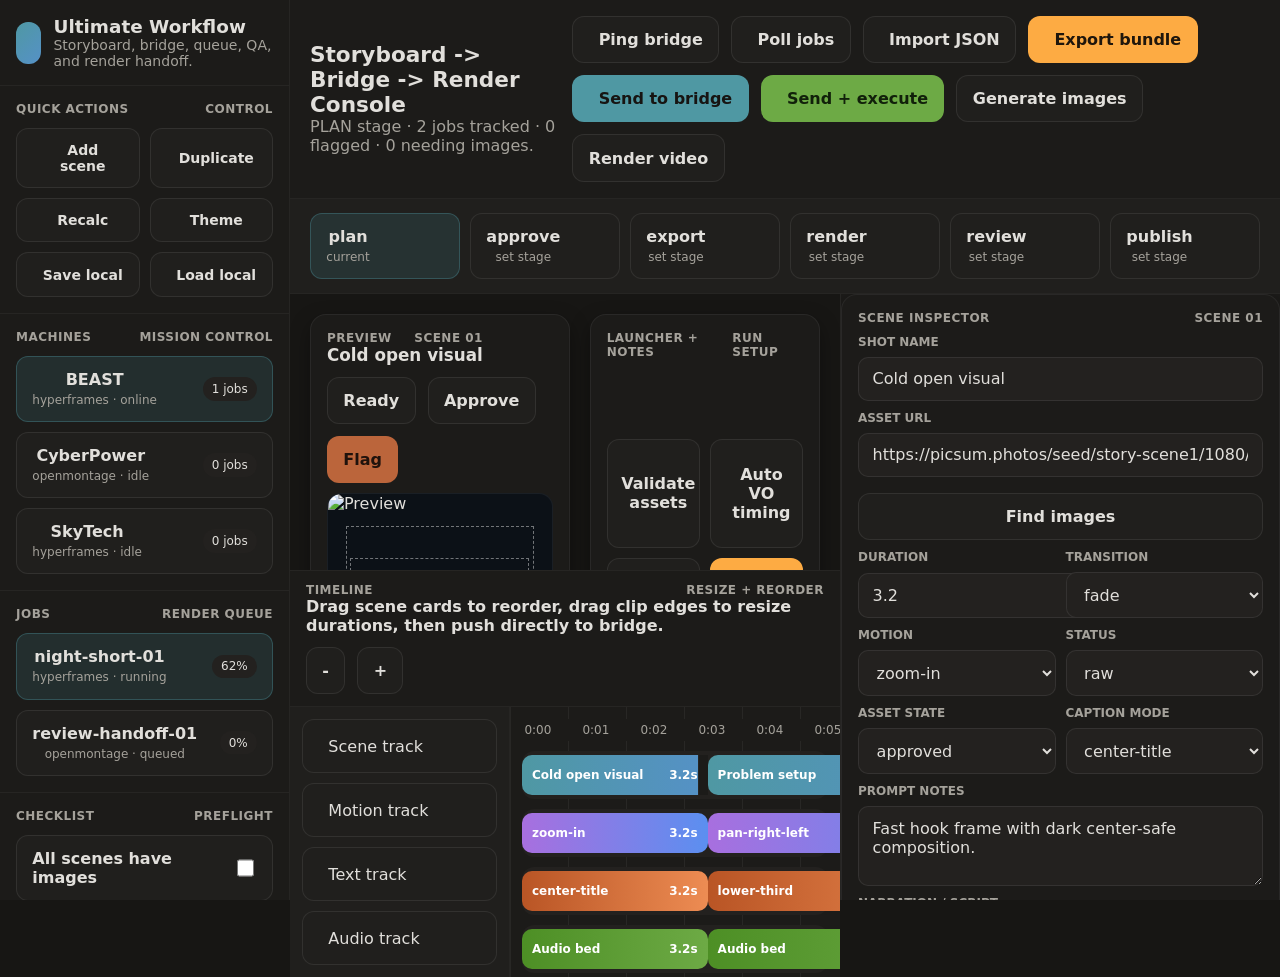
==== commit bfd22243: "feat: add find-images panel with Generate/Regenerate tab" ====
--- a/storyboard/index.html
+++ b/storyboard/index.html
@@ -18,9 +18,11 @@
     <header class="topbar"><div><div style="font-size:1.35rem;font-weight:900">Storyboard -> Bridge -> Render Console</div><div class="muted" id="bridgeStatus">One place to approve, export, launch, and review runs.</div></div><div class="actions"><button class="btn" id="pingBridgeBtn"><i data-lucide="activity"></i><span>Ping bridge</span></button><button class="btn" id="pollJobsBtn"><i data-lucide="refresh-cw"></i><span>Poll jobs</span></button><button class="btn" id="importJsonBtn"><i data-lucide="folder-open"></i><span>Import JSON</span></button><button class="btn orange" id="exportBundleBtn"><i data-lucide="package"></i><span>Export bundle</span></button><button class="btn primary" id="sendBridgeBtn"><i data-lucide="send"></i><span>Send to bridge</span></button><button class="btn success" id="sendExecuteBtn"><i data-lucide="rocket"></i><span>Send + execute</span></button><button id="generateImagesBtn" class="btn">Generate images</button><button id="renderVideoBtn" class="btn" disabled>Render video</button><input type="file" id="jsonFileInput" accept="application/json,.json" hidden></div></header>
     <section class="workflow" id="workflowBar"></section>
     <main class="main"><div class="workspace"><section class="card stack"><div class="row" style="justify-content:space-between"><div><div class="section-title" style="padding:0;border:none"><span>Preview</span><span id="previewSceneCode">Scene 01</span></div><div style="font-size:1.05rem;font-weight:800" id="previewTitle">Cold open visual</div></div><div class="actions"><button class="btn" id="readyBtn">Ready</button><button class="btn" id="approveBtn">Approve</button><button class="btn warn" id="flagBtn">Flag</button></div></div><div class="preview"><img id="previewImage" src="https://picsum.photos/seed/story-scene1/1080/1920" alt="Preview" width="1080" height="1920"><div class="guides"></div></div><div class="status-row"><span class="pill" id="durationBadge">3.2s</span><span class="pill" id="motionBadge">zoom-in</span><span class="pill" id="sceneStatusBadge">raw</span><span class="pill" id="assetStateBadge">approved</span></div><div class="scene-stack" id="sceneStack"></div></section><section class="card stack"><div class="section-title" style="padding:0;border:none"><span>Launcher + notes</span><span>run setup</span></div><div class="mini-grid"><button class="btn" id="validateBtn"><i data-lucide="shield-check"></i><span>Validate assets</span></button><button class="btn" id="autoVoBtn"><i data-lucide="mic-2"></i><span>Auto VO timing</span></button><button class="btn" id="fitDurationsBtn"><i data-lucide="stretch-horizontal"></i><span>Fit durations</span></button><button class="btn orange" id="editorHandoffBtn"><i data-lucide="folder-output"></i><span>Editor handoff</span></button><button class="btn" id="paceSuggestBtn"><i data-lucide="timer"></i><span>Pacing suggest</span></button></div><div class="field-grid"><div class="field"><label>Bridge URL</label><input id="bridgeUrlInput" value="http://127.0.0.1:8788"></div><div class="field"><label>Machine</label><select id="machineSelect"></select></div></div><div class="field-grid"><div class="field"><label>Engine</label><select id="engineSelect"><option value="remotion">Remotion</option><option value="hyperframes">HyperFrames</option><option value="openmontage">OpenMontage</option></select></div><div class="field"><label>Run label</label><input id="runLabelInput" value="storyboard-ultimate-001"></div></div><div class="field-grid"><div class="field"><label>Pipeline target</label><select id="pipelineTargetInput"><option value="short-shorts">Short shorts</option><option value="longer-shorts">Longer shorts</option><option value="long-shorts">Long shorts (~3 min)</option><option value="montage">Montage</option></select></div><div class="field"><label>Aspect</label><select id="aspectInput"><option>9:16</option><option>16:9</option><option>1:1</option></select></div></div><div class="field-grid"><div class="field"><label>Mission task ID</label><input id="taskIdInput" value="task-storyboard-001"></div><div class="field"><label>Execute command after write</label><select id="executeModeInput"><option value="false">No, write preview only</option><option value="true">Yes, execute if bridge supports it</option></select></div></div><div class="field"><label>Project notes</label><textarea id="projectNotesInput"></textarea></div><div class="field"><label>Voiceover notes</label><textarea id="voiceoverNotesInput"></textarea></div><div class="field-grid"><div class="field"><label>Words per minute</label><input id="wpmInput" type="number" min="80" step="5" value="132"></div><div class="field"><label>Scene buffer sec</label><input id="voBufferInput" type="number" min="0" step="0.1" value="0.3"></div></div><div class="field"><div class="section-title" style="padding:0;border:none"><span>Payload preview</span><span>editable</span></div><div class="actions"><button class="btn" id="refreshPayloadBtn"><i data-lucide="refresh-cw"></i><span>Refresh</span></button><button class="btn" id="applyPayloadBtn"><i data-lucide="download"></i><span>Apply payload</span></button></div><textarea id="payloadBox" class="jsonbox"></textarea></div></section></div></main>
-    <aside class="right"><div class="card stack"><div class="section-title" style="padding:0;border:none"><span>Scene inspector</span><span id="inspectorSceneCode">Scene 01</span></div><div class="field"><label>Shot name</label><input id="shotNameInput"></div><div class="field"><label>Asset URL</label><input id="assetUrlInput"></div><div class="field-grid"><div class="field"><label>Duration</label><input id="durationInput" type="number" min="0.5" step="0.1"></div><div class="field"><label>Transition</label><select id="transitionInput"><option>fade</option><option>slide</option><option>cut</option></select></div></div><div class="field-grid"><div class="field"><label>Motion</label><select id="motionInput"><option>zoom-in</option><option>pan-left-right</option><option>pan-right-left</option><option>push-in</option><option>static</option></select></div><div class="field"><label>Status</label><select id="statusInput"><option>raw</option><option>ready</option><option>approved</option><option>flagged</option><option>exported</option></select></div></div><div class="field-grid"><div class="field"><label>Asset state</label><select id="assetStateInput"><option>approved</option><option>needs-image</option><option>replace-later</option><option>materialized</option></select></div><div class="field"><label>Caption mode</label><select id="captionInput"><option>none</option><option>lower-third</option><option>center-title</option><option>full-caption</option></select></div></div><div class="field"><label>Prompt notes</label><textarea id="notesInput"></textarea></div><div class="field"><label>Narration / script</label><textarea id="narrationInput"></textarea></div><div class="field-grid"><div class="field"><label>VO start</label><input id="voStartInput" type="number" min="0" step="0.1"></div><div class="field"><label>VO end</label><input id="voEndInput" type="number" min="0" step="0.1"></div></div></div><div class="card stack"><div class="section-title" style="padding:0;border:none"><span>Asset library</span><span>assign</span></div><div class="field"><label>Asset URL or path</label><input id="newAssetUrl" placeholder="assets/images/scene-01.png"></div><div class="field-grid"><div class="field"><label>Asset title</label><input id="newAssetTitle" placeholder="Archive door"></div><div class="field"><label>Kind</label><select id="newAssetKind"><option>image</option><option>generated</option><option>sourced</option><option>reference</option><option>end-card</option></select></div></div><div class="actions"><button class="btn" id="addAssetBtn"><i data-lucide="plus"></i><span>Add asset</span></button><button class="btn primary" id="assignAssetBtn"><i data-lucide="link"></i><span>Assign to scene</span></button></div><div class="asset-stack" id="assetLibraryStack"></div></div><div class="card stack"><div class="section-title" style="padding:0;border:none"><span>Assets + events</span><span>review</span></div><div class="asset-stack" id="assetStack"></div><div class="event-stack" id="eventStack"></div></div><div class="card stack"><div class="section-title" style="padding:0;border:none"><span>Bridge response</span><span>live</span></div><textarea id="responseBox" class="responsebox" readonly>Nothing sent yet.</textarea></div></aside>
+    <aside class="right"><div class="card stack"><div class="section-title" style="padding:0;border:none"><span>Scene inspector</span><span id="inspectorSceneCode">Scene 01</span></div><div class="field"><label>Shot name</label><input id="shotNameInput"></div><div class="field"><label>Asset URL</label><input id="assetUrlInput"><button id="findImagesBtn" class="btn" type="button" style="margin-top:8px">Find images</button></div><div class="field-grid"><div class="field"><label>Duration</label><input id="durationInput" type="number" min="0.5" step="0.1"></div><div class="field"><label>Transition</label><select id="transitionInput"><option>fade</option><option>slide</option><option>cut</option></select></div></div><div class="field-grid"><div class="field"><label>Motion</label><select id="motionInput"><option>zoom-in</option><option>pan-left-right</option><option>pan-right-left</option><option>push-in</option><option>static</option></select></div><div class="field"><label>Status</label><select id="statusInput"><option>raw</option><option>ready</option><option>approved</option><option>flagged</option><option>exported</option></select></div></div><div class="field-grid"><div class="field"><label>Asset state</label><select id="assetStateInput"><option>approved</option><option>needs-image</option><option>replace-later</option><option>materialized</option></select></div><div class="field"><label>Caption mode</label><select id="captionInput"><option>none</option><option>lower-third</option><option>center-title</option><option>full-caption</option></select></div></div><div class="field"><label>Prompt notes</label><textarea id="notesInput"></textarea></div><div class="field"><label>Narration / script</label><textarea id="narrationInput"></textarea></div><div class="field-grid"><div class="field"><label>VO start</label><input id="voStartInput" type="number" min="0" step="0.1"></div><div class="field"><label>VO end</label><input id="voEndInput" type="number" min="0" step="0.1"></div></div></div><div class="card stack"><div class="section-title" style="padding:0;border:none"><span>Asset library</span><span>assign</span></div><div class="field"><label>Asset URL or path</label><input id="newAssetUrl" placeholder="assets/images/scene-01.png"></div><div class="field-grid"><div class="field"><label>Asset title</label><input id="newAssetTitle" placeholder="Archive door"></div><div class="field"><label>Kind</label><select id="newAssetKind"><option>image</option><option>generated</option><option>sourced</option><option>reference</option><option>end-card</option></select></div></div><div class="actions"><button class="btn" id="addAssetBtn"><i data-lucide="plus"></i><span>Add asset</span></button><button class="btn primary" id="assignAssetBtn"><i data-lucide="link"></i><span>Assign to scene</span></button></div><div class="asset-stack" id="assetLibraryStack"></div></div><div class="card stack"><div class="section-title" style="padding:0;border:none"><span>Assets + events</span><span>review</span></div><div class="asset-stack" id="assetStack"></div><div class="event-stack" id="eventStack"></div></div><div class="card stack"><div class="section-title" style="padding:0;border:none"><span>Bridge response</span><span>live</span></div><textarea id="responseBox" class="responsebox" readonly>Nothing sent yet.</textarea></div></aside>
     <section class="timeline"><div class="timeline-head"><div class="row" style="justify-content:space-between"><div><div class="section-title" style="padding:0;border:none"><span>Timeline</span><span>resize + reorder</span></div><div style="font-weight:800">Drag scene cards to reorder, drag clip edges to resize durations, then push directly to bridge.</div></div><div class="actions"><button class="btn" id="zoomOutBtn">-</button><button class="btn" id="zoomInBtn">+</button></div></div></div><div class="timeline-body"><div class="labels"><div class="track-label"><i data-lucide="image"></i><span>Scene track</span></div><div class="track-label"><i data-lucide="sparkles"></i><span>Motion track</span></div><div class="track-label"><i data-lucide="captions"></i><span>Text track</span></div><div class="track-label"><i data-lucide="audio-lines"></i><span>Audio track</span></div></div><div class="track-main"><div class="ruler" id="ruler"></div><div class="clip-row" id="sceneTrack"></div><div class="clip-row" id="motionTrack"></div><div class="clip-row" id="textTrack"></div><div class="clip-row" id="audioTrack"></div></div></div></section>
   </div>
+  <div id="findPanel" hidden style="position:fixed;inset:auto 16px 16px auto;width:460px;max-height:70vh;overflow:auto;background:#161b22;border:1px solid #30363d;border-radius:12px;padding:14px;z-index:50;box-shadow:0 8px 30px rgba(0,0,0,.5)"></div>
+  <script src="find-images.js?v=20260701-1"></script>
   <script src="review-gate.js?v=20260701-1"></script>
   <script src="ultimate-workflow.js?v=20260628-1520"></script>
 </body>
